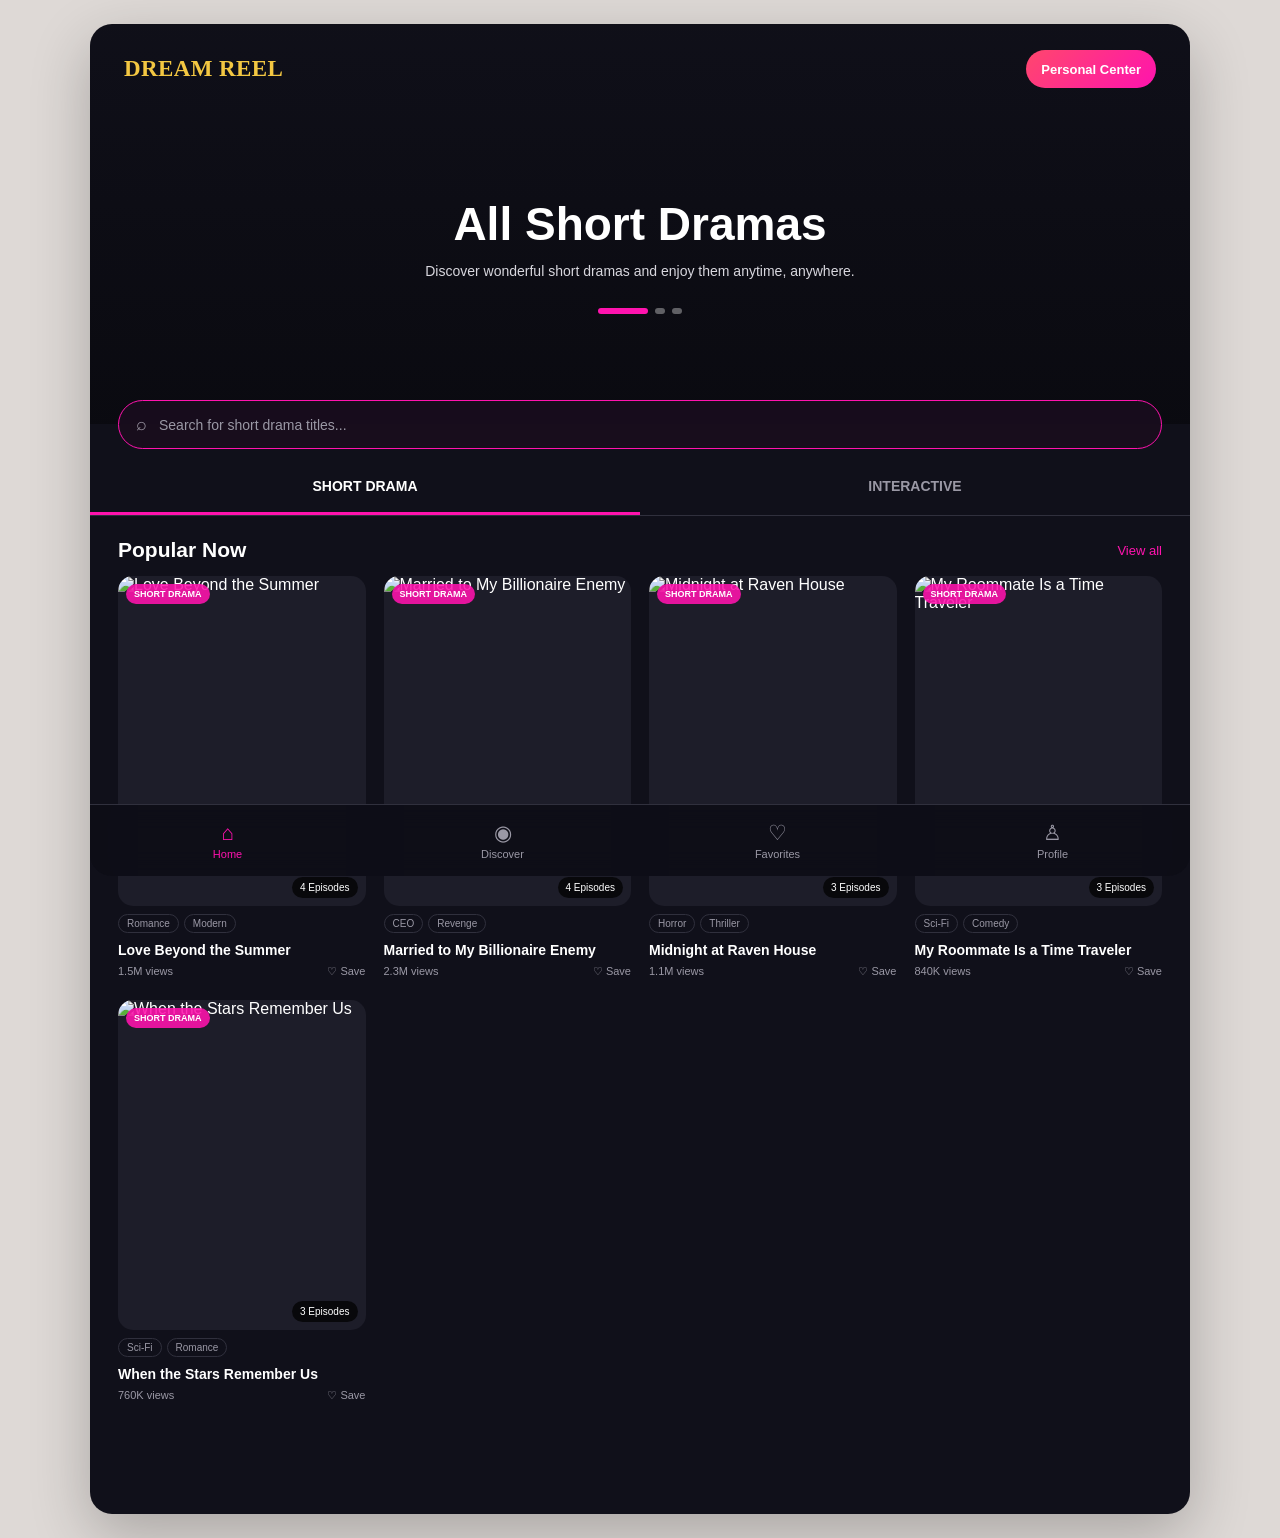
==== index.html @ e8340208 "Add files via upload Add index" ====
<!DOCTYPE html>
<html lang="en">
<head>
    <meta charset="UTF-8">
    <meta name="viewport" content="width=device-width, initial-scale=1.0">
    <title>Dream Reel</title>
    <link rel="stylesheet" href="css/style.css">
    <script src="js/data.js" defer></script>
    <script src="js/app.js" defer></script>
</head>

<body data-page="home">
<div class="app">

    <section class="hero" id="hero">
        <div class="top-bar">
            <a class="logo" href="Home.html">DREAM REEL</a>
            <a class="profile-button" href="profile.html">Personal Center</a>
        </div>

        <div class="hero-content">
            <h1 id="heroTitle">All Short Dramas</h1>
            <p id="heroText">
                Discover wonderful short dramas and enjoy them anytime, anywhere.
            </p>

            <div class="slider-dots" aria-label="Banner selector">
                <button class="slider-dot active" type="button" data-slide="0" aria-label="Banner 1"></button>
                <button class="slider-dot" type="button" data-slide="1" aria-label="Banner 2"></button>
                <button class="slider-dot" type="button" data-slide="2" aria-label="Banner 3"></button>
            </div>
        </div>
    </section>

    <main>
        <section class="search-wrapper" aria-label="Search dramas">
            <label class="search-box" for="homeSearch">
                <span class="search-icon">⌕</span>
                <input
                    id="homeSearch"
                    type="search"
                    placeholder="Search for short drama titles..."
                    autocomplete="off"
                >
            </label>
        </section>

        <section class="tabs" aria-label="Drama type">
            <button class="tab active" type="button" data-type="short-drama">
                SHORT DRAMA
            </button>
            <button class="tab" type="button" data-type="interactive">
                INTERACTIVE
            </button>
        </section>

        <section class="section-header">
            <h2 id="homeSectionTitle">Popular Now</h2>
            <a href="discover.html">View all</a>
        </section>

        <section class="drama-grid" id="homeGrid" aria-live="polite"></section>
    </main>

    <nav class="bottom-nav" aria-label="Main navigation">
        <a class="nav-item active" href="Home.html">
            <span class="nav-icon">⌂</span>
            <span>Home</span>
        </a>

        <a class="nav-item" href="discover.html">
            <span class="nav-icon">◉</span>
            <span>Discover</span>
        </a>

        <a class="nav-item" href="favorites.html">
            <span class="nav-icon">♡</span>
            <span>Favorites</span>
        </a>

        <a class="nav-item" href="profile.html">
            <span class="nav-icon">♙</span>
            <span>Profile</span>
        </a>
    </nav>

</div>
</body>
</html>
---- css/style.css ----
:root {
    --shell-width: 100%;
    --page-bg: #ded9d6;
    --app-bg: #10101a;
    --surface: #171722;
    --surface-2: #1d1d29;
    --surface-3: #242432;
    --text: #ffffff;
    --muted: #9a98a5;
    --border: #30303d;
    --accent: #ff13ae;
    --accent-2: #ff476d;
    --danger: #ff5c6c;
    --shadow: 0 20px 60px rgba(0, 0, 0, 0.24);
}

body.light-theme {
    --page-bg: #ece8e5;
    --app-bg: #f7f5f7;
    --surface: #ffffff;
    --surface-2: #f1edf3;
    --surface-3: #e9e4eb;
    --text: #18151b;
    --muted: #6f6974;
    --border: #d7d0da;
    --shadow: 0 20px 60px rgba(54, 43, 58, 0.16);
}

* {
    box-sizing: border-box;
}

html {
    min-height: 100%;
    background: var(--page-bg);
}

body {
    min-height: 100vh;
    margin: 0;
    background: var(--page-bg);
    color: var(--text);
    font-family: Arial, Helvetica, sans-serif;
}

button,
input,
select {
    font: inherit;
}

button,
a {
    -webkit-tap-highlight-color: transparent;
}

button {
    color: inherit;
}

a {
    color: inherit;
}

img {
    max-width: 100%;
}

.hidden {
    display: none !important;
}

.app {
    width: var(--shell-width);
    min-height: 100vh;
    margin: 0 auto;
    padding-bottom: 88px;
    overflow: hidden;
    background: var(--app-bg);
}

main {
    display: block;
}

/* ---------- Home hero ---------- */

.hero {
    position: relative;
    min-height: 350px;
    padding: 20px 18px;
    background:
        linear-gradient(to bottom, rgba(10, 10, 16, 0.12), rgba(10, 10, 16, 0.97)),
        url("https://images.unsplash.com/photo-1485846234645-a62644f84728?auto=format&fit=crop&w=1400&q=85")
        center / cover no-repeat;
    transition: background-image 0.35s ease;
}

.top-bar {
    display: flex;
    align-items: center;
    justify-content: space-between;
    gap: 16px;
}

.logo {
    color: #f3c742;
    font-family: Georgia, "Times New Roman", serif;
    font-size: 23px;
    font-weight: 800;
    text-decoration: none;
    letter-spacing: 0.4px;
}

.profile-button {
    display: inline-flex;
    align-items: center;
    justify-content: center;
    min-height: 38px;
    padding: 8px 15px;
    border-radius: 24px;
    background: linear-gradient(135deg, var(--accent-2), var(--accent));
    color: #ffffff;
    font-size: 13px;
    font-weight: 700;
    text-decoration: none;
    transition: transform 0.2s ease, box-shadow 0.2s ease;
}

.profile-button:hover {
    transform: translateY(-2px);
    box-shadow: 0 10px 25px rgba(255, 19, 174, 0.28);
}

.profile-button:active {
    transform: scale(0.97);
}

.hero-content {
    max-width: 520px;
    margin: 96px auto 0;
    text-align: center;
}

.hero-content h1 {
    margin: 0 0 12px;
    font-size: clamp(31px, 7vw, 46px);
    line-height: 1.05;
}

.hero-content p {
    max-width: 430px;
    margin: 0 auto;
    color: #d8d7de;
    font-size: 14px;
    line-height: 1.6;
}

.slider-dots {
    display: flex;
    justify-content: center;
    gap: 7px;
    margin-top: 25px;
}

.slider-dot {
    width: 10px;
    height: 6px;
    padding: 0;
    border: 0;
    border-radius: 999px;
    background: rgba(255, 255, 255, 0.35);
    cursor: pointer;
    transition: width 0.2s ease, background 0.2s ease;
}

.slider-dot.active {
    width: 50px;
    background: var(--accent);
}

/* ---------- Search and filters ---------- */

.search-wrapper {
    position: relative;
    z-index: 3;
    margin-top: -24px;
    padding: 0 16px 10px;
}

.search-box {
    display: flex;
    align-items: center;
    gap: 10px;
    min-height: 49px;
    padding: 0 17px;
    border: 1px solid var(--accent);
    border-radius: 28px;
    background: rgba(24, 13, 29, 0.96);
    color: #9d98a5;
}

body.light-theme .search-box {
    background: rgba(255, 255, 255, 0.96);
}

.search-box input {
    width: 100%;
    min-width: 0;
    border: 0;
    outline: 0;
    background: transparent;
    color: var(--text);
    font-size: 14px;
}

.search-box input::placeholder {
    color: var(--muted);
}

.search-icon {
    font-size: 18px;
}

.filter-panel {
    display: grid;
    gap: 14px;
    padding: 18px 16px 4px;
}

.filter-row {
    display: grid;
    grid-template-columns: 1fr 1fr;
    gap: 12px;
}

.filter-row label {
    display: grid;
    gap: 7px;
    color: var(--muted);
    font-size: 12px;
}

.filter-row select {
    min-height: 44px;
    padding: 0 12px;
    border: 1px solid var(--border);
    border-radius: 12px;
    outline: 0;
    background: var(--surface);
    color: var(--text);
}

/* ---------- Tabs ---------- */

.tabs {
    display: flex;
    border-bottom: 1px solid var(--border);
    background: var(--app-bg);
}

.tab {
    flex: 1;
    min-height: 56px;
    border: 0;
    border-bottom: 3px solid transparent;
    background: transparent;
    color: var(--muted);
    font-size: 14px;
    font-weight: 800;
    cursor: pointer;
}

.tab.active {
    border-bottom-color: var(--accent);
    color: var(--text);
}

/* ---------- Headings ---------- */

.section-header {
    display: flex;
    align-items: center;
    justify-content: space-between;
    gap: 12px;
    padding: 22px 16px 14px;
}

.section-header.compact {
    padding: 0 0 13px;
}

.section-header h2,
.section-header h3 {
    margin: 0;
}

.section-header h2 {
    font-size: 21px;
}

.section-header a {
    color: var(--accent);
    font-size: 13px;
    text-decoration: none;
}

.result-count,
.section-header span {
    color: var(--muted);
    font-size: 13px;
}

.eyebrow {
    margin: 0 0 4px;
    color: var(--accent);
    font-size: 10px;
    font-weight: 800;
    letter-spacing: 1.2px;
}

/* ---------- Drama cards ---------- */

.drama-grid {
    display: grid;
    grid-template-columns: repeat(2, minmax(0, 1fr));
    gap: 16px 13px;
    padding: 0 14px 24px;
}

.drama-card-link {
    display: block;
    min-width: 0;
    color: inherit;
    text-decoration: none;
    transition: transform 0.2s ease;
}

.drama-card-link:active {
    transform: scale(0.985);
}

.poster-wrapper {
    position: relative;
    overflow: hidden;
    aspect-ratio: 3 / 4;
    border-radius: 15px;
    background: var(--surface-2);
}

.poster-wrapper img {
    width: 100%;
    height: 100%;
    display: block;
    object-fit: cover;
    transition: transform 0.3s ease, filter 0.3s ease;
}

.drama-card-link:hover img {
    transform: scale(1.04);
    filter: brightness(1.05);
}

.episode-label {
    position: absolute;
    right: 8px;
    bottom: 8px;
    padding: 5px 8px;
    border-radius: 12px;
    background: rgba(0, 0, 0, 0.72);
    color: #ffffff;
    font-size: 10px;
}

.card-type-label {
    position: absolute;
    top: 8px;
    left: 8px;
    padding: 5px 8px;
    border-radius: 12px;
    background: rgba(255, 19, 174, 0.88);
    color: #ffffff;
    font-size: 9px;
    font-weight: 700;
    text-transform: uppercase;
}

.tags {
    display: flex;
    flex-wrap: wrap;
    gap: 5px;
    margin-top: 8px;
}

.tag {
    padding: 3px 8px;
    border: 1px solid var(--border);
    border-radius: 11px;
    color: var(--muted);
    font-size: 10px;
}

.drama-title {
    margin: 8px 0 0;
    overflow: hidden;
    font-size: 14px;
    line-height: 1.35;
    white-space: nowrap;
    text-overflow: ellipsis;
}

.card-meta {
    display: flex;
    justify-content: space-between;
    gap: 8px;
    margin-top: 5px;
    color: var(--muted);
    font-size: 11px;
}

.empty-card-message {
    grid-column: 1 / -1;
    padding: 42px 20px;
    border: 1px dashed var(--border);
    border-radius: 16px;
    color: var(--muted);
    text-align: center;
}

/* ---------- Shared page header ---------- */

.page-header {
    position: sticky;
    top: 0;
    z-index: 20;
    display: flex;
    align-items: center;
    gap: 14px;
    min-height: 72px;
    padding: 14px 16px;
    border-bottom: 1px solid var(--border);
    background: rgba(16, 16, 26, 0.96);
    backdrop-filter: blur(12px);
}

body.light-theme .page-header {
    background: rgba(247, 245, 247, 0.96);
}

.page-header h1 {
    margin: 0;
    font-size: 20px;
}

.header-title-wrap {
    min-width: 0;
    flex: 1;
}

.header-title-wrap h1 {
    overflow: hidden;
    white-space: nowrap;
    text-overflow: ellipsis;
}

.back-link,
.icon-button {
    display: inline-flex;
    align-items: center;
    justify-content: center;
    width: 38px;
    height: 38px;
    flex: 0 0 38px;
    border: 1px solid var(--border);
    border-radius: 50%;
    background: var(--surface);
    color: var(--text);
    font-size: 22px;
    text-decoration: none;
    cursor: pointer;
}

.text-button {
    margin-left: auto;
    padding: 8px 0;
    border: 0;
    background: transparent;
    color: var(--accent);
    font-weight: 700;
    cursor: pointer;
}

/* ---------- Player ---------- */

.player-layout {
    display: grid;
}

.video-panel {
    background: #050507;
}

.video-container {
    width: 100%;
    background: #000000;
}

.video-container video {
    width: 100%;
    height: min(72vh, 760px);
    display: block;
    background: #000000;
    object-fit: contain;
}

.player-controls {
    display: grid;
    grid-template-columns: 1fr 1fr;
    gap: 10px;
    padding: 12px;
}

.secondary-button,
.primary-button,
.primary-link-button {
    display: inline-flex;
    align-items: center;
    justify-content: center;
    min-height: 46px;
    border-radius: 24px;
    font-weight: 800;
    text-decoration: none;
    cursor: pointer;
}

.secondary-button {
    border: 1px solid #30303d;
    background: #15151e;
    color: #ffffff;
}

.secondary-button:disabled {
    opacity: 0.4;
    cursor: not-allowed;
}

.primary-button,
.primary-link-button {
    border: 0;
    background: linear-gradient(135deg, var(--accent-2), var(--accent));
    color: #ffffff;
}

.player-side-panel {
    min-width: 0;
}

.player-information {
    padding: 20px 16px;
}

.player-title-row {
    display: flex;
    align-items: flex-start;
    justify-content: space-between;
    gap: 12px;
}

.player-information h2 {
    margin: 0;
    font-size: 23px;
}

.episode-heading {
    margin: 12px 0 0;
    color: var(--text);
    font-weight: 700;
}

.description {
    margin: 12px 0 0;
    color: var(--muted);
    font-size: 14px;
    line-height: 1.65;
}

.round-action-button {
    display: inline-flex;
    align-items: center;
    justify-content: center;
    width: 44px;
    height: 44px;
    flex: 0 0 44px;
    border: 1px solid var(--border);
    border-radius: 50%;
    background: var(--surface);
    color: var(--text);
    font-size: 22px;
    cursor: pointer;
}

.round-action-button.active {
    border-color: var(--accent);
    background: rgba(255, 19, 174, 0.14);
    color: var(--accent);
}

.action-row {
    margin-top: 18px;
}

.action-row .primary-button {
    width: 100%;
}

.episode-section {
    padding: 0 16px 28px;
}

.episode-list {
    display: grid;
    grid-template-columns: repeat(5, minmax(0, 1fr));
    gap: 9px;
}

.episode-button {
    min-height: 42px;
    border: 1px solid var(--border);
    border-radius: 10px;
    background: var(--surface);
    color: var(--text);
    cursor: pointer;
}

.episode-button.active {
    border-color: var(--accent);
    background: var(--accent);
    color: #ffffff;
}

/* ---------- Favorites empty state ---------- */

.empty-state {
    margin: 28px 16px;
    padding: 48px 24px;
    border: 1px dashed var(--border);
    border-radius: 20px;
    background: var(--surface);
    text-align: center;
}

.empty-state h2 {
    margin: 12px 0 8px;
}

.empty-state p {
    margin: 0 0 20px;
    color: var(--muted);
    line-height: 1.5;
}

.empty-icon {
    color: var(--accent);
    font-size: 48px;
}

.primary-link-button {
    padding: 0 20px;
}

/* ---------- Profile ---------- */

.profile-main {
    display: grid;
    gap: 16px;
    padding: 18px 15px 28px;
}

.user-card {
    display: flex;
    align-items: center;
    gap: 16px;
    padding: 22px;
    border: 1px solid var(--border);
    border-radius: 19px;
    background:
        radial-gradient(circle at top right, rgba(255, 19, 174, 0.14), transparent 40%),
        var(--surface);
}

.avatar {
    display: flex;
    align-items: center;
    justify-content: center;
    width: 66px;
    height: 66px;
    flex: 0 0 66px;
    border-radius: 50%;
    background: linear-gradient(135deg, var(--accent-2), var(--accent));
    color: #ffffff;
    font-size: 27px;
    font-weight: 800;
}

.user-information {
    min-width: 0;
}

.user-information h2 {
    margin: 0 0 5px;
}

.user-information p {
    margin: 0 0 8px;
    overflow: hidden;
    color: var(--muted);
    font-size: 13px;
    white-space: nowrap;
    text-overflow: ellipsis;
}

.membership-badge {
    display: inline-flex;
    padding: 5px 9px;
    border-radius: 12px;
    background: rgba(255, 19, 174, 0.14);
    color: var(--accent);
    font-size: 11px;
    font-weight: 800;
}

.profile-stats {
    display: grid;
    grid-template-columns: repeat(3, 1fr);
    overflow: hidden;
    border: 1px solid var(--border);
    border-radius: 16px;
    background: var(--surface);
}

.profile-stats > * {
    display: grid;
    gap: 5px;
    padding: 17px 10px;
    border-right: 1px solid var(--border);
    text-align: center;
    text-decoration: none;
}

.profile-stats > *:last-child {
    border-right: 0;
}

.profile-stats strong {
    font-size: 18px;
}

.profile-stats span {
    color: var(--muted);
    font-size: 11px;
}

.panel {
    overflow: hidden;
    border: 1px solid var(--border);
    border-radius: 18px;
    background: var(--surface);
}

.panel-heading {
    padding: 18px 18px 0;
}

.panel-heading h2 {
    margin: 0;
    font-size: 18px;
}

.profile-form {
    display: grid;
    gap: 14px;
    padding: 18px;
}

.profile-form label {
    display: grid;
    gap: 7px;
}

.profile-form label span {
    color: var(--muted);
    font-size: 12px;
}

.profile-form input {
    min-height: 47px;
    padding: 0 14px;
    border: 1px solid var(--border);
    border-radius: 12px;
    outline: 0;
    background: var(--surface-2);
    color: var(--text);
}

.profile-form input:focus {
    border-color: var(--accent);
}

.settings-list {
    margin-top: 10px;
}

.settings-button {
    width: 100%;
    display: flex;
    align-items: center;
    justify-content: space-between;
    gap: 14px;
    padding: 17px 18px;
    border: 0;
    border-top: 1px solid var(--border);
    background: transparent;
    color: var(--text);
    text-align: left;
    cursor: pointer;
}

.settings-button:hover {
    background: var(--surface-2);
}

.settings-button span:first-child {
    display: grid;
    gap: 4px;
}

.settings-button small {
    color: var(--muted);
}

.settings-button.danger strong {
    color: var(--danger);
}

.history-list {
    display: grid;
    gap: 0;
    margin-top: 10px;
}

.history-item {
    display: grid;
    grid-template-columns: 62px 1fr auto;
    align-items: center;
    gap: 12px;
    padding: 13px 18px;
    border-top: 1px solid var(--border);
    color: inherit;
    text-decoration: none;
}

.history-item img {
    width: 62px;
    height: 78px;
    border-radius: 9px;
    object-fit: cover;
}

.history-item h3 {
    margin: 0 0 6px;
    font-size: 14px;
}

.history-item p {
    margin: 0;
    color: var(--muted);
    font-size: 12px;
}

.history-item time {
    color: var(--muted);
    font-size: 10px;
}

.history-empty {
    padding: 25px 18px;
    border-top: 1px solid var(--border);
    color: var(--muted);
    text-align: center;
}

/* ---------- Bottom navigation ---------- */

.bottom-nav {
    position: fixed;
    right: 0;
    bottom: 0;
    left: 50%;
    z-index: 50;
    width: var(--shell-width);
    min-height: 72px;
    transform: translateX(-50%);
    display: grid;
    grid-template-columns: repeat(4, 1fr);
    border-top: 1px solid var(--border);
    background: rgba(14, 14, 23, 0.97);
    backdrop-filter: blur(12px);
}

body.light-theme .bottom-nav {
    background: rgba(247, 245, 247, 0.97);
}

.nav-item {
    display: flex;
    flex-direction: column;
    align-items: center;
    justify-content: center;
    gap: 5px;
    color: var(--muted);
    font-size: 11px;
    text-decoration: none;
}

.nav-icon {
    font-size: 21px;
    line-height: 1;
}

.nav-item.active {
    color: var(--accent);
}

/* ---------- Responsive behavior ---------- */

@media (min-width: 700px) and (max-width: 999px) {
    :root {
        --shell-width: 480px;
    }

    body {
        padding: 24px 0;
    }

    .app {
        min-height: calc(100vh - 48px);
        border-radius: 20px;
        box-shadow: var(--shadow);
    }

    .bottom-nav {
        bottom: 24px;
        border-radius: 0 0 20px 20px;
    }
}

@media (min-width: 1000px) {
    :root {
        --shell-width: min(1100px, calc(100% - 48px));
    }

    body {
        padding: 24px 0;
    }

    .app {
        min-height: calc(100vh - 48px);
        border-radius: 22px;
        box-shadow: var(--shadow);
    }

    .hero {
        min-height: 400px;
        padding: 26px 34px;
    }

    .hero-content {
        margin-top: 112px;
    }

    .search-wrapper,
    .filter-panel {
        padding-right: 28px;
        padding-left: 28px;
    }

    .section-header {
        padding-right: 28px;
        padding-left: 28px;
    }

    .drama-grid {
        grid-template-columns: repeat(4, minmax(0, 1fr));
        gap: 22px 18px;
        padding-right: 28px;
        padding-left: 28px;
    }

    .player-layout {
        grid-template-columns: minmax(360px, 460px) minmax(0, 1fr);
        min-height: calc(100vh - 150px);
    }

    .video-panel {
        display: flex;
        flex-direction: column;
        justify-content: center;
    }

    .video-container video {
        height: min(72vh, 760px);
    }

    .player-side-panel {
        overflow-y: auto;
        max-height: calc(100vh - 150px);
        border-left: 1px solid var(--border);
    }

    .profile-main {
        grid-template-columns: minmax(280px, 0.8fr) minmax(420px, 1.2fr);
        align-items: start;
        padding: 24px 28px 34px;
    }

    .user-card,
    .profile-stats {
        grid-column: 1;
    }

    .profile-main .panel {
        grid-column: 2;
    }

    .profile-main .panel:last-child {
        grid-column: 1 / -1;
    }

    .bottom-nav {
        bottom: 24px;
        border-radius: 0 0 22px 22px;
    }
}

@media (max-width: 430px) {
    .hero {
        min-height: 335px;
    }

    .logo {
        font-size: 20px;
    }

    .profile-button {
        padding: 8px 12px;
        font-size: 12px;
    }

    .filter-row {
        grid-template-columns: 1fr;
    }

    .video-container video {
        height: 62vh;
    }
}
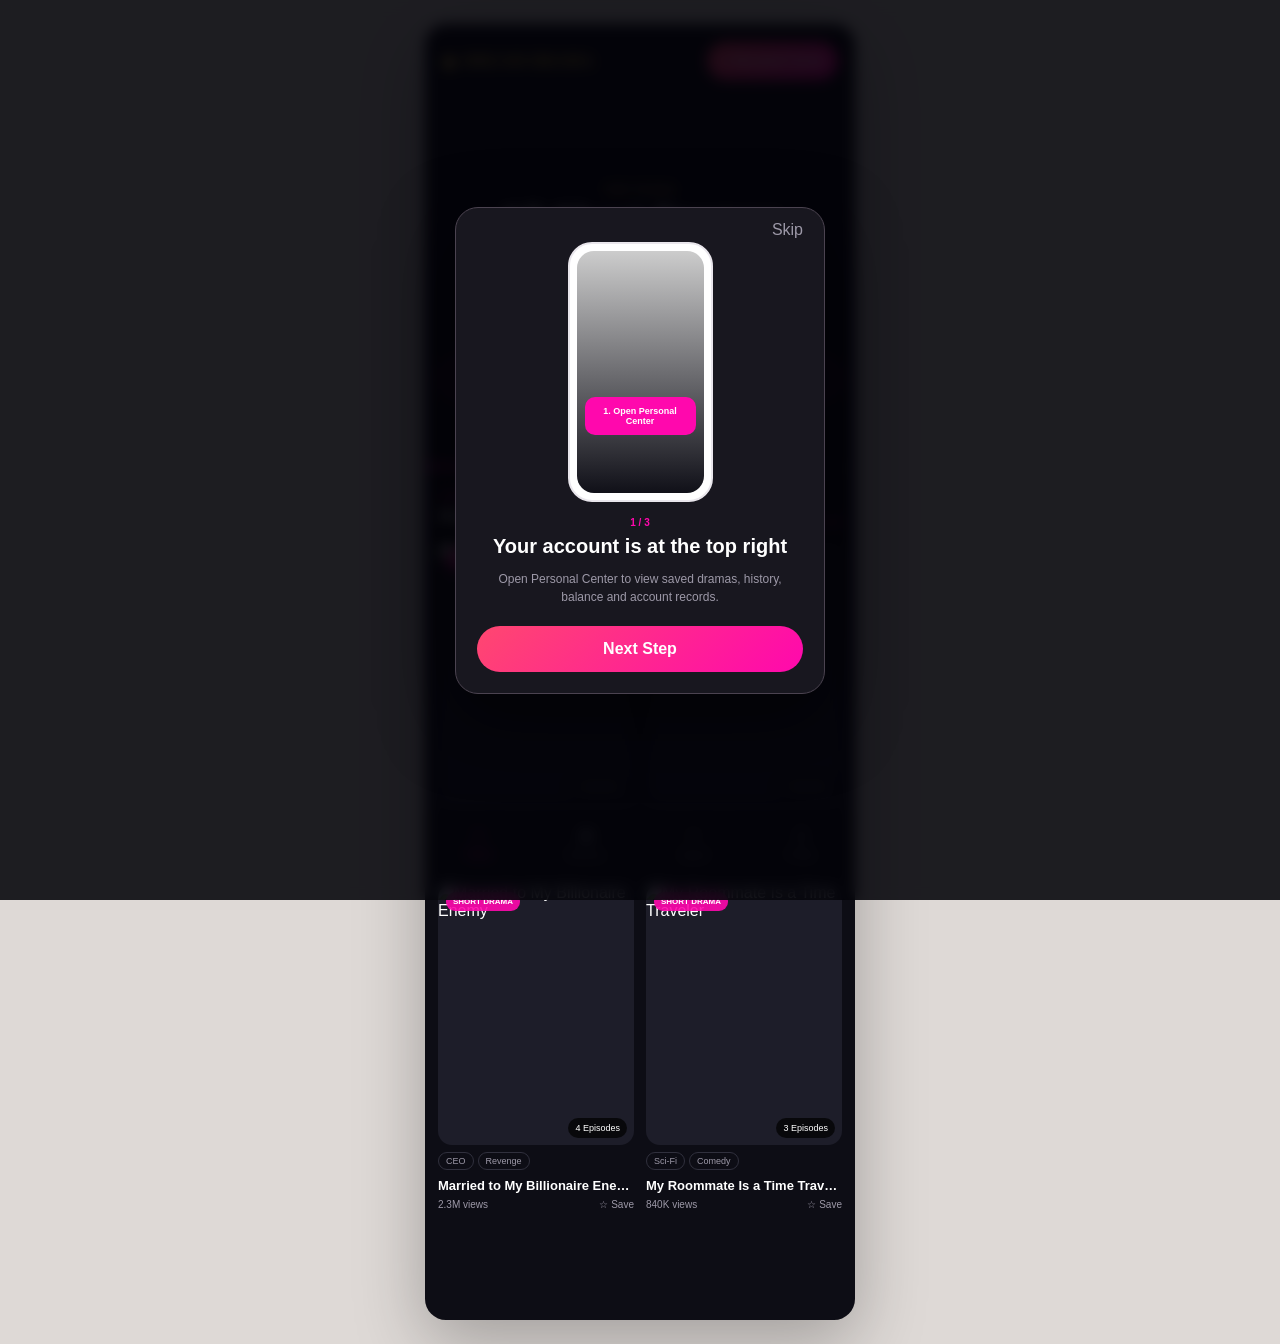
==== commit 51a5e314: "Add files via upload" ====
--- a/index.html
+++ b/index.html
@@ -2,88 +2,82 @@
 <html lang="en">
 <head>
     <meta charset="UTF-8">
-    <meta name="viewport" content="width=device-width, initial-scale=1.0">
-    <title>Dream Reel</title>
+    <meta name="viewport" content="width=device-width, initial-scale=1.0, viewport-fit=cover">
+    <title>Dream Drama</title>
     <link rel="stylesheet" href="css/style.css">
     <script src="js/data.js" defer></script>
     <script src="js/app.js" defer></script>
 </head>
-
 <body data-page="home">
-<div class="app">
-
-    <section class="hero" id="hero">
+<div class="app-shell">
+    <header class="home-hero" id="homeHero">
+        <div class="status-spacer"></div>
         <div class="top-bar">
-            <a class="logo" href="Home.html">DREAM REEL</a>
-            <a class="profile-button" href="profile.html">Personal Center</a>
+            <a class="brand" href="Home.html" aria-label="Dream Drama home">
+                <span class="brand-mark">◉</span>
+                <span>DREAM DRAMA</span>
+            </a>
+            <a class="pill-button profile-entry" href="profile.html" id="profileEntry">
+                <span>●</span> Personal Center
+            </a>
         </div>
 
-        <div class="hero-content">
+        <div class="hero-copy">
+            <p class="hero-kicker">TOP PICKS</p>
             <h1 id="heroTitle">All Short Dramas</h1>
-            <p id="heroText">
-                Discover wonderful short dramas and enjoy them anytime, anywhere.
-            </p>
+            <p id="heroText">Selected high-quality short dramas, enjoy exciting stories anytime, anywhere.</p>
+        </div>
 
-            <div class="slider-dots" aria-label="Banner selector">
-                <button class="slider-dot active" type="button" data-slide="0" aria-label="Banner 1"></button>
-                <button class="slider-dot" type="button" data-slide="1" aria-label="Banner 2"></button>
-                <button class="slider-dot" type="button" data-slide="2" aria-label="Banner 3"></button>
-            </div>
-        </div>
-    </section>
+        <div class="hero-dots" id="heroDots" aria-label="Banner selector"></div>
+    </header>
 
     <main>
-        <section class="search-wrapper" aria-label="Search dramas">
-            <label class="search-box" for="homeSearch">
-                <span class="search-icon">⌕</span>
-                <input
-                    id="homeSearch"
-                    type="search"
-                    placeholder="Search for short drama titles..."
-                    autocomplete="off"
-                >
+        <section class="floating-search">
+            <label class="search-field" for="homeSearch">
+                <span>⌕</span>
+                <input id="homeSearch" type="search" placeholder="Search for short drama titles ..." autocomplete="off">
             </label>
         </section>
 
-        <section class="tabs" aria-label="Drama type">
-            <button class="tab active" type="button" data-type="short-drama">
-                SHORT DRAMA
-            </button>
-            <button class="tab" type="button" data-type="interactive">
-                INTERACTIVE
-            </button>
+        <section class="category-tabs" aria-label="Content type">
+            <button class="category-tab active" type="button" data-content-type="short-drama">SHORT DRAMA</button>
+            <button class="category-tab" type="button" data-content-type="interactive">INTERACTIVE</button>
         </section>
 
-        <section class="section-header">
-            <h2 id="homeSectionTitle">Popular Now</h2>
+        <section class="section-heading">
+            <div>
+                <p class="section-kicker">TRENDING</p>
+                <h2 id="homeListTitle">Popular Now</h2>
+            </div>
             <a href="discover.html">View all</a>
         </section>
 
-        <section class="drama-grid" id="homeGrid" aria-live="polite"></section>
+        <section class="poster-grid" id="homeGrid" aria-live="polite"></section>
     </main>
 
     <nav class="bottom-nav" aria-label="Main navigation">
-        <a class="nav-item active" href="Home.html">
-            <span class="nav-icon">⌂</span>
-            <span>Home</span>
-        </a>
+        <a class="nav-link active" href="Home.html"><span>⌂</span><small>Home</small></a>
+        <a class="nav-link" href="discover.html"><span>◉</span><small>Discover</small></a>
+        <a class="nav-link" href="favorites.html"><span>☆</span><small>Saved</small></a>
+        <a class="nav-link" href="profile.html"><span>♙</span><small>Profile</small></a>
+    </nav>
+</div>
 
-        <a class="nav-item" href="discover.html">
-            <span class="nav-icon">◉</span>
-            <span>Discover</span>
-        </a>
+<div class="onboarding hidden" id="onboarding" aria-hidden="true">
+    <div class="onboarding-card">
+        <button class="onboarding-skip" id="onboardingSkip" type="button">Skip</button>
+        <div class="phone-preview">
+            <div class="phone-preview-screen">
+                <div class="preview-label" id="onboardingPreviewLabel">1. Open Personal Center</div>
+            </div>
+        </div>
+        <p class="step-count" id="onboardingStepCount">1 / 3</p>
+        <h2 id="onboardingTitle">Your account is at the top right</h2>
+        <p id="onboardingText">Open Personal Center to view saved dramas, history, balance and account records.</p>
+        <button class="primary-button" id="onboardingNext" type="button">Next Step</button>
+    </div>
+</div>
 
-        <a class="nav-item" href="favorites.html">
-            <span class="nav-icon">♡</span>
-            <span>Favorites</span>
-        </a>
-
-        <a class="nav-item" href="profile.html">
-            <span class="nav-icon">♙</span>
-            <span>Profile</span>
-        </a>
-    </nav>
-
-</div>
+<div class="toast" id="globalToast" role="status" aria-live="polite"></div>
 </body>
-</html>
+</html>
--- a/css/style.css
+++ b/css/style.css
@@ -1,40 +1,22 @@
 :root {
-    --shell-width: 100%;
+    --phone-width: 430px;
     --page-bg: #ded9d6;
-    --app-bg: #10101a;
-    --surface: #171722;
+    --bg: #0d0d15;
+    --surface: #161620;
     --surface-2: #1d1d29;
-    --surface-3: #242432;
+    --surface-3: #252533;
     --text: #ffffff;
-    --muted: #9a98a5;
-    --border: #30303d;
-    --accent: #ff13ae;
-    --accent-2: #ff476d;
-    --danger: #ff5c6c;
-    --shadow: 0 20px 60px rgba(0, 0, 0, 0.24);
-}
-
-body.light-theme {
-    --page-bg: #ece8e5;
-    --app-bg: #f7f5f7;
-    --surface: #ffffff;
-    --surface-2: #f1edf3;
-    --surface-3: #e9e4eb;
-    --text: #18151b;
-    --muted: #6f6974;
-    --border: #d7d0da;
-    --shadow: 0 20px 60px rgba(54, 43, 58, 0.16);
-}
-
-* {
-    box-sizing: border-box;
-}
-
-html {
-    min-height: 100%;
-    background: var(--page-bg);
-}
-
+    --muted: #9d99a8;
+    --line: #30303d;
+    --pink: #ff08ad;
+    --pink-2: #ff4770;
+    --gold: #f1c644;
+    --danger: #ff5b68;
+    --shadow: 0 22px 70px rgba(0,0,0,.28);
+}
+
+* { box-sizing: border-box; }
+html { min-height: 100%; background: var(--page-bg); }
 body {
     min-height: 100vh;
     margin: 0;
@@ -42,1025 +24,231 @@
     color: var(--text);
     font-family: Arial, Helvetica, sans-serif;
 }
-
-button,
-input,
-select {
-    font: inherit;
-}
-
-button,
-a {
-    -webkit-tap-highlight-color: transparent;
-}
-
-button {
-    color: inherit;
-}
-
-a {
-    color: inherit;
-}
-
-img {
-    max-width: 100%;
-}
-
-.hidden {
-    display: none !important;
-}
-
-.app {
-    width: var(--shell-width);
+button, input, select, textarea { font: inherit; }
+button, a { -webkit-tap-highlight-color: transparent; }
+a { color: inherit; }
+button { color: inherit; }
+img { display: block; max-width: 100%; }
+.hidden { display: none !important; }
+
+.app-shell {
+    width: 100%;
     min-height: 100vh;
     margin: 0 auto;
-    padding-bottom: 88px;
+    padding-bottom: 82px;
     overflow: hidden;
-    background: var(--app-bg);
-}
-
-main {
-    display: block;
-}
-
-/* ---------- Home hero ---------- */
-
-.hero {
-    position: relative;
-    min-height: 350px;
-    padding: 20px 18px;
+    background: var(--bg);
+}
+
+.status-spacer { height: env(safe-area-inset-top); }
+
+/* Home */
+.home-hero {
+    min-height: 355px;
+    padding: 18px 17px 42px;
     background:
-        linear-gradient(to bottom, rgba(10, 10, 16, 0.12), rgba(10, 10, 16, 0.97)),
-        url("https://images.unsplash.com/photo-1485846234645-a62644f84728?auto=format&fit=crop&w=1400&q=85")
-        center / cover no-repeat;
-    transition: background-image 0.35s ease;
-}
-
-.top-bar {
-    display: flex;
-    align-items: center;
-    justify-content: space-between;
-    gap: 16px;
-}
-
-.logo {
-    color: #f3c742;
-    font-family: Georgia, "Times New Roman", serif;
-    font-size: 23px;
-    font-weight: 800;
-    text-decoration: none;
-    letter-spacing: 0.4px;
-}
-
-.profile-button {
-    display: inline-flex;
-    align-items: center;
-    justify-content: center;
-    min-height: 38px;
-    padding: 8px 15px;
-    border-radius: 24px;
-    background: linear-gradient(135deg, var(--accent-2), var(--accent));
-    color: #ffffff;
-    font-size: 13px;
-    font-weight: 700;
-    text-decoration: none;
-    transition: transform 0.2s ease, box-shadow 0.2s ease;
-}
-
-.profile-button:hover {
-    transform: translateY(-2px);
-    box-shadow: 0 10px 25px rgba(255, 19, 174, 0.28);
-}
-
-.profile-button:active {
-    transform: scale(0.97);
-}
-
-.hero-content {
-    max-width: 520px;
-    margin: 96px auto 0;
-    text-align: center;
-}
-
-.hero-content h1 {
-    margin: 0 0 12px;
-    font-size: clamp(31px, 7vw, 46px);
-    line-height: 1.05;
-}
-
-.hero-content p {
-    max-width: 430px;
-    margin: 0 auto;
-    color: #d8d7de;
-    font-size: 14px;
-    line-height: 1.6;
-}
-
-.slider-dots {
-    display: flex;
-    justify-content: center;
-    gap: 7px;
-    margin-top: 25px;
-}
-
-.slider-dot {
-    width: 10px;
-    height: 6px;
-    padding: 0;
-    border: 0;
-    border-radius: 999px;
-    background: rgba(255, 255, 255, 0.35);
-    cursor: pointer;
-    transition: width 0.2s ease, background 0.2s ease;
-}
-
-.slider-dot.active {
-    width: 50px;
-    background: var(--accent);
-}
-
-/* ---------- Search and filters ---------- */
-
-.search-wrapper {
-    position: relative;
-    z-index: 3;
-    margin-top: -24px;
-    padding: 0 16px 10px;
-}
-
-.search-box {
-    display: flex;
-    align-items: center;
-    gap: 10px;
-    min-height: 49px;
-    padding: 0 17px;
-    border: 1px solid var(--accent);
-    border-radius: 28px;
-    background: rgba(24, 13, 29, 0.96);
-    color: #9d98a5;
-}
-
-body.light-theme .search-box {
-    background: rgba(255, 255, 255, 0.96);
-}
-
-.search-box input {
-    width: 100%;
-    min-width: 0;
-    border: 0;
-    outline: 0;
-    background: transparent;
-    color: var(--text);
-    font-size: 14px;
-}
-
-.search-box input::placeholder {
-    color: var(--muted);
-}
-
-.search-icon {
-    font-size: 18px;
-}
-
-.filter-panel {
-    display: grid;
-    gap: 14px;
-    padding: 18px 16px 4px;
-}
-
-.filter-row {
-    display: grid;
-    grid-template-columns: 1fr 1fr;
-    gap: 12px;
-}
-
-.filter-row label {
-    display: grid;
-    gap: 7px;
-    color: var(--muted);
-    font-size: 12px;
-}
-
-.filter-row select {
-    min-height: 44px;
-    padding: 0 12px;
-    border: 1px solid var(--border);
-    border-radius: 12px;
-    outline: 0;
-    background: var(--surface);
-    color: var(--text);
-}
-
-/* ---------- Tabs ---------- */
-
-.tabs {
-    display: flex;
-    border-bottom: 1px solid var(--border);
-    background: var(--app-bg);
-}
-
-.tab {
-    flex: 1;
-    min-height: 56px;
-    border: 0;
-    border-bottom: 3px solid transparent;
-    background: transparent;
-    color: var(--muted);
-    font-size: 14px;
-    font-weight: 800;
-    cursor: pointer;
-}
-
-.tab.active {
-    border-bottom-color: var(--accent);
-    color: var(--text);
-}
-
-/* ---------- Headings ---------- */
-
-.section-header {
-    display: flex;
-    align-items: center;
-    justify-content: space-between;
-    gap: 12px;
-    padding: 22px 16px 14px;
-}
-
-.section-header.compact {
-    padding: 0 0 13px;
-}
-
-.section-header h2,
-.section-header h3 {
-    margin: 0;
-}
-
-.section-header h2 {
-    font-size: 21px;
-}
-
-.section-header a {
-    color: var(--accent);
-    font-size: 13px;
-    text-decoration: none;
-}
-
-.result-count,
-.section-header span {
-    color: var(--muted);
-    font-size: 13px;
-}
-
-.eyebrow {
-    margin: 0 0 4px;
-    color: var(--accent);
-    font-size: 10px;
-    font-weight: 800;
-    letter-spacing: 1.2px;
-}
-
-/* ---------- Drama cards ---------- */
-
-.drama-grid {
-    display: grid;
-    grid-template-columns: repeat(2, minmax(0, 1fr));
-    gap: 16px 13px;
-    padding: 0 14px 24px;
-}
-
-.drama-card-link {
-    display: block;
-    min-width: 0;
-    color: inherit;
-    text-decoration: none;
-    transition: transform 0.2s ease;
-}
-
-.drama-card-link:active {
-    transform: scale(0.985);
-}
-
-.poster-wrapper {
-    position: relative;
-    overflow: hidden;
-    aspect-ratio: 3 / 4;
-    border-radius: 15px;
-    background: var(--surface-2);
-}
-
-.poster-wrapper img {
-    width: 100%;
-    height: 100%;
-    display: block;
-    object-fit: cover;
-    transition: transform 0.3s ease, filter 0.3s ease;
-}
-
-.drama-card-link:hover img {
-    transform: scale(1.04);
-    filter: brightness(1.05);
-}
-
-.episode-label {
-    position: absolute;
-    right: 8px;
-    bottom: 8px;
-    padding: 5px 8px;
-    border-radius: 12px;
-    background: rgba(0, 0, 0, 0.72);
-    color: #ffffff;
-    font-size: 10px;
-}
-
-.card-type-label {
-    position: absolute;
-    top: 8px;
-    left: 8px;
-    padding: 5px 8px;
-    border-radius: 12px;
-    background: rgba(255, 19, 174, 0.88);
-    color: #ffffff;
-    font-size: 9px;
-    font-weight: 700;
-    text-transform: uppercase;
-}
-
-.tags {
-    display: flex;
-    flex-wrap: wrap;
-    gap: 5px;
-    margin-top: 8px;
-}
-
-.tag {
-    padding: 3px 8px;
-    border: 1px solid var(--border);
-    border-radius: 11px;
-    color: var(--muted);
-    font-size: 10px;
-}
-
-.drama-title {
-    margin: 8px 0 0;
-    overflow: hidden;
-    font-size: 14px;
-    line-height: 1.35;
-    white-space: nowrap;
-    text-overflow: ellipsis;
-}
-
-.card-meta {
-    display: flex;
-    justify-content: space-between;
-    gap: 8px;
-    margin-top: 5px;
-    color: var(--muted);
-    font-size: 11px;
-}
-
-.empty-card-message {
-    grid-column: 1 / -1;
-    padding: 42px 20px;
-    border: 1px dashed var(--border);
-    border-radius: 16px;
-    color: var(--muted);
-    text-align: center;
-}
-
-/* ---------- Shared page header ---------- */
-
-.page-header {
-    position: sticky;
-    top: 0;
-    z-index: 20;
-    display: flex;
-    align-items: center;
-    gap: 14px;
-    min-height: 72px;
-    padding: 14px 16px;
-    border-bottom: 1px solid var(--border);
-    background: rgba(16, 16, 26, 0.96);
-    backdrop-filter: blur(12px);
-}
-
-body.light-theme .page-header {
-    background: rgba(247, 245, 247, 0.96);
-}
-
-.page-header h1 {
-    margin: 0;
-    font-size: 20px;
-}
-
-.header-title-wrap {
-    min-width: 0;
-    flex: 1;
-}
-
-.header-title-wrap h1 {
-    overflow: hidden;
-    white-space: nowrap;
-    text-overflow: ellipsis;
-}
-
-.back-link,
-.icon-button {
-    display: inline-flex;
-    align-items: center;
-    justify-content: center;
-    width: 38px;
-    height: 38px;
-    flex: 0 0 38px;
-    border: 1px solid var(--border);
-    border-radius: 50%;
-    background: var(--surface);
-    color: var(--text);
-    font-size: 22px;
-    text-decoration: none;
-    cursor: pointer;
-}
-
-.text-button {
-    margin-left: auto;
-    padding: 8px 0;
-    border: 0;
-    background: transparent;
-    color: var(--accent);
-    font-weight: 700;
-    cursor: pointer;
-}
-
-/* ---------- Player ---------- */
-
-.player-layout {
-    display: grid;
-}
-
-.video-panel {
-    background: #050507;
-}
-
-.video-container {
-    width: 100%;
-    background: #000000;
-}
-
-.video-container video {
-    width: 100%;
-    height: min(72vh, 760px);
-    display: block;
-    background: #000000;
-    object-fit: contain;
-}
-
-.player-controls {
-    display: grid;
-    grid-template-columns: 1fr 1fr;
-    gap: 10px;
-    padding: 12px;
-}
-
-.secondary-button,
-.primary-button,
-.primary-link-button {
-    display: inline-flex;
-    align-items: center;
-    justify-content: center;
-    min-height: 46px;
-    border-radius: 24px;
-    font-weight: 800;
-    text-decoration: none;
-    cursor: pointer;
-}
-
-.secondary-button {
-    border: 1px solid #30303d;
-    background: #15151e;
-    color: #ffffff;
-}
-
-.secondary-button:disabled {
-    opacity: 0.4;
-    cursor: not-allowed;
-}
-
-.primary-button,
-.primary-link-button {
-    border: 0;
-    background: linear-gradient(135deg, var(--accent-2), var(--accent));
-    color: #ffffff;
-}
-
-.player-side-panel {
-    min-width: 0;
-}
-
-.player-information {
-    padding: 20px 16px;
-}
-
-.player-title-row {
-    display: flex;
-    align-items: flex-start;
-    justify-content: space-between;
-    gap: 12px;
-}
-
-.player-information h2 {
-    margin: 0;
-    font-size: 23px;
-}
-
-.episode-heading {
-    margin: 12px 0 0;
-    color: var(--text);
-    font-weight: 700;
-}
-
-.description {
-    margin: 12px 0 0;
-    color: var(--muted);
-    font-size: 14px;
-    line-height: 1.65;
-}
-
-.round-action-button {
-    display: inline-flex;
-    align-items: center;
-    justify-content: center;
-    width: 44px;
-    height: 44px;
-    flex: 0 0 44px;
-    border: 1px solid var(--border);
-    border-radius: 50%;
-    background: var(--surface);
-    color: var(--text);
-    font-size: 22px;
-    cursor: pointer;
-}
-
-.round-action-button.active {
-    border-color: var(--accent);
-    background: rgba(255, 19, 174, 0.14);
-    color: var(--accent);
-}
-
-.action-row {
-    margin-top: 18px;
-}
-
-.action-row .primary-button {
-    width: 100%;
-}
-
-.episode-section {
-    padding: 0 16px 28px;
-}
-
-.episode-list {
-    display: grid;
-    grid-template-columns: repeat(5, minmax(0, 1fr));
-    gap: 9px;
-}
-
-.episode-button {
-    min-height: 42px;
-    border: 1px solid var(--border);
-    border-radius: 10px;
-    background: var(--surface);
-    color: var(--text);
-    cursor: pointer;
-}
-
-.episode-button.active {
-    border-color: var(--accent);
-    background: var(--accent);
-    color: #ffffff;
-}
-
-/* ---------- Favorites empty state ---------- */
-
-.empty-state {
-    margin: 28px 16px;
-    padding: 48px 24px;
-    border: 1px dashed var(--border);
-    border-radius: 20px;
-    background: var(--surface);
-    text-align: center;
-}
-
-.empty-state h2 {
-    margin: 12px 0 8px;
-}
-
-.empty-state p {
-    margin: 0 0 20px;
-    color: var(--muted);
-    line-height: 1.5;
-}
-
-.empty-icon {
-    color: var(--accent);
-    font-size: 48px;
-}
-
-.primary-link-button {
-    padding: 0 20px;
-}
-
-/* ---------- Profile ---------- */
-
-.profile-main {
-    display: grid;
-    gap: 16px;
-    padding: 18px 15px 28px;
-}
-
-.user-card {
-    display: flex;
-    align-items: center;
-    gap: 16px;
-    padding: 22px;
-    border: 1px solid var(--border);
-    border-radius: 19px;
-    background:
-        radial-gradient(circle at top right, rgba(255, 19, 174, 0.14), transparent 40%),
-        var(--surface);
-}
-
-.avatar {
-    display: flex;
-    align-items: center;
-    justify-content: center;
-    width: 66px;
-    height: 66px;
-    flex: 0 0 66px;
-    border-radius: 50%;
-    background: linear-gradient(135deg, var(--accent-2), var(--accent));
-    color: #ffffff;
-    font-size: 27px;
-    font-weight: 800;
-}
-
-.user-information {
-    min-width: 0;
-}
-
-.user-information h2 {
-    margin: 0 0 5px;
-}
-
-.user-information p {
-    margin: 0 0 8px;
-    overflow: hidden;
-    color: var(--muted);
-    font-size: 13px;
-    white-space: nowrap;
-    text-overflow: ellipsis;
-}
-
-.membership-badge {
-    display: inline-flex;
-    padding: 5px 9px;
-    border-radius: 12px;
-    background: rgba(255, 19, 174, 0.14);
-    color: var(--accent);
-    font-size: 11px;
-    font-weight: 800;
-}
-
-.profile-stats {
-    display: grid;
-    grid-template-columns: repeat(3, 1fr);
-    overflow: hidden;
-    border: 1px solid var(--border);
-    border-radius: 16px;
-    background: var(--surface);
-}
-
-.profile-stats > * {
-    display: grid;
-    gap: 5px;
-    padding: 17px 10px;
-    border-right: 1px solid var(--border);
-    text-align: center;
-    text-decoration: none;
-}
-
-.profile-stats > *:last-child {
-    border-right: 0;
-}
-
-.profile-stats strong {
-    font-size: 18px;
-}
-
-.profile-stats span {
-    color: var(--muted);
-    font-size: 11px;
-}
-
-.panel {
-    overflow: hidden;
-    border: 1px solid var(--border);
-    border-radius: 18px;
-    background: var(--surface);
-}
-
-.panel-heading {
-    padding: 18px 18px 0;
-}
-
-.panel-heading h2 {
-    margin: 0;
-    font-size: 18px;
-}
-
-.profile-form {
-    display: grid;
-    gap: 14px;
-    padding: 18px;
-}
-
-.profile-form label {
-    display: grid;
-    gap: 7px;
-}
-
-.profile-form label span {
-    color: var(--muted);
-    font-size: 12px;
-}
-
-.profile-form input {
-    min-height: 47px;
-    padding: 0 14px;
-    border: 1px solid var(--border);
-    border-radius: 12px;
-    outline: 0;
-    background: var(--surface-2);
-    color: var(--text);
-}
-
-.profile-form input:focus {
-    border-color: var(--accent);
-}
-
-.settings-list {
-    margin-top: 10px;
-}
-
-.settings-button {
-    width: 100%;
-    display: flex;
-    align-items: center;
-    justify-content: space-between;
-    gap: 14px;
-    padding: 17px 18px;
-    border: 0;
-    border-top: 1px solid var(--border);
-    background: transparent;
-    color: var(--text);
-    text-align: left;
-    cursor: pointer;
-}
-
-.settings-button:hover {
-    background: var(--surface-2);
-}
-
-.settings-button span:first-child {
-    display: grid;
-    gap: 4px;
-}
-
-.settings-button small {
-    color: var(--muted);
-}
-
-.settings-button.danger strong {
-    color: var(--danger);
-}
-
-.history-list {
-    display: grid;
-    gap: 0;
-    margin-top: 10px;
-}
-
-.history-item {
-    display: grid;
-    grid-template-columns: 62px 1fr auto;
-    align-items: center;
-    gap: 12px;
-    padding: 13px 18px;
-    border-top: 1px solid var(--border);
-    color: inherit;
-    text-decoration: none;
-}
-
-.history-item img {
-    width: 62px;
-    height: 78px;
-    border-radius: 9px;
-    object-fit: cover;
-}
-
-.history-item h3 {
-    margin: 0 0 6px;
-    font-size: 14px;
-}
-
-.history-item p {
-    margin: 0;
-    color: var(--muted);
-    font-size: 12px;
-}
-
-.history-item time {
-    color: var(--muted);
-    font-size: 10px;
-}
-
-.history-empty {
-    padding: 25px 18px;
-    border-top: 1px solid var(--border);
-    color: var(--muted);
-    text-align: center;
-}
-
-/* ---------- Bottom navigation ---------- */
-
-.bottom-nav {
-    position: fixed;
-    right: 0;
-    bottom: 0;
-    left: 50%;
-    z-index: 50;
-    width: var(--shell-width);
-    min-height: 72px;
-    transform: translateX(-50%);
-    display: grid;
-    grid-template-columns: repeat(4, 1fr);
-    border-top: 1px solid var(--border);
-    background: rgba(14, 14, 23, 0.97);
-    backdrop-filter: blur(12px);
-}
-
-body.light-theme .bottom-nav {
-    background: rgba(247, 245, 247, 0.97);
-}
-
-.nav-item {
-    display: flex;
-    flex-direction: column;
-    align-items: center;
-    justify-content: center;
-    gap: 5px;
-    color: var(--muted);
-    font-size: 11px;
-    text-decoration: none;
-}
-
-.nav-icon {
-    font-size: 21px;
-    line-height: 1;
-}
-
-.nav-item.active {
-    color: var(--accent);
-}
-
-/* ---------- Responsive behavior ---------- */
-
-@media (min-width: 700px) and (max-width: 999px) {
-    :root {
-        --shell-width: 480px;
-    }
-
-    body {
-        padding: 24px 0;
-    }
-
-    .app {
-        min-height: calc(100vh - 48px);
-        border-radius: 20px;
-        box-shadow: var(--shadow);
-    }
-
-    .bottom-nav {
-        bottom: 24px;
-        border-radius: 0 0 20px 20px;
-    }
-}
-
-@media (min-width: 1000px) {
-    :root {
-        --shell-width: min(1100px, calc(100% - 48px));
-    }
-
-    body {
-        padding: 24px 0;
-    }
-
-    .app {
-        min-height: calc(100vh - 48px);
-        border-radius: 22px;
-        box-shadow: var(--shadow);
-    }
-
-    .hero {
-        min-height: 400px;
-        padding: 26px 34px;
-    }
-
-    .hero-content {
-        margin-top: 112px;
-    }
-
-    .search-wrapper,
-    .filter-panel {
-        padding-right: 28px;
-        padding-left: 28px;
-    }
-
-    .section-header {
-        padding-right: 28px;
-        padding-left: 28px;
-    }
-
-    .drama-grid {
-        grid-template-columns: repeat(4, minmax(0, 1fr));
-        gap: 22px 18px;
-        padding-right: 28px;
-        padding-left: 28px;
-    }
-
-    .player-layout {
-        grid-template-columns: minmax(360px, 460px) minmax(0, 1fr);
-        min-height: calc(100vh - 150px);
-    }
-
-    .video-panel {
-        display: flex;
-        flex-direction: column;
-        justify-content: center;
-    }
-
-    .video-container video {
-        height: min(72vh, 760px);
-    }
-
-    .player-side-panel {
-        overflow-y: auto;
-        max-height: calc(100vh - 150px);
-        border-left: 1px solid var(--border);
-    }
-
-    .profile-main {
-        grid-template-columns: minmax(280px, 0.8fr) minmax(420px, 1.2fr);
-        align-items: start;
-        padding: 24px 28px 34px;
-    }
-
-    .user-card,
-    .profile-stats {
-        grid-column: 1;
-    }
-
-    .profile-main .panel {
-        grid-column: 2;
-    }
-
-    .profile-main .panel:last-child {
-        grid-column: 1 / -1;
-    }
-
-    .bottom-nav {
-        bottom: 24px;
-        border-radius: 0 0 22px 22px;
-    }
-}
-
-@media (max-width: 430px) {
-    .hero {
-        min-height: 335px;
-    }
-
-    .logo {
-        font-size: 20px;
-    }
-
-    .profile-button {
-        padding: 8px 12px;
-        font-size: 12px;
-    }
-
-    .filter-row {
-        grid-template-columns: 1fr;
-    }
-
-    .video-container video {
-        height: 62vh;
-    }
-}
+        linear-gradient(to bottom, rgba(4,4,10,.2), rgba(13,13,21,.97)),
+        url("https://images.unsplash.com/photo-1485846234645-a62644f84728?auto=format&fit=crop&w=1200&q=85") center/cover no-repeat;
+    transition: background-image .35s ease;
+}
+.top-bar { display:flex; align-items:center; justify-content:space-between; gap:12px; }
+.brand { display:flex; align-items:center; gap:7px; color:var(--gold); font-family:Georgia,serif; font-weight:800; text-decoration:none; letter-spacing:.4px; }
+.brand-mark { font-family:Arial,sans-serif; }
+.pill-button {
+    display:inline-flex; align-items:center; justify-content:center; gap:6px;
+    min-height:38px; padding:8px 13px; border-radius:22px; border:0;
+    background:linear-gradient(135deg,var(--pink-2),var(--pink));
+    color:#fff; font-size:12px; font-weight:800; text-decoration:none;
+    cursor:pointer;
+}
+.hero-copy { margin-top:104px; text-align:center; }
+.hero-kicker { margin:0 0 5px; color:var(--gold); font-size:11px; font-weight:800; letter-spacing:1.5px; }
+.hero-copy h1 { margin:0; font-size:35px; line-height:1.06; }
+.hero-copy p:last-child { max-width:350px; margin:12px auto 0; color:#d7d4dd; font-size:13px; line-height:1.55; }
+.hero-dots { display:flex; justify-content:center; gap:6px; margin-top:24px; }
+.hero-dot { width:9px; height:5px; padding:0; border:0; border-radius:5px; background:rgba(255,255,255,.32); cursor:pointer; }
+.hero-dot.active { width:48px; background:var(--pink); }
+.floating-search { position:relative; z-index:3; margin-top:-25px; padding:0 15px 10px; }
+.search-field { display:flex; align-items:center; gap:10px; min-height:49px; padding:0 16px; border:1px solid var(--pink); border-radius:27px; background:#1b1020; color:var(--muted); }
+.search-field input { width:100%; min-width:0; border:0; outline:0; background:transparent; color:#fff; }
+.search-field input::placeholder { color:#8e8998; }
+.category-tabs { display:grid; grid-template-columns:1fr 1fr; border-bottom:1px solid var(--line); }
+.category-tab { min-height:55px; border:0; border-bottom:3px solid transparent; background:transparent; color:var(--muted); font-size:13px; font-weight:800; cursor:pointer; }
+.category-tab.active { border-bottom-color:var(--pink); color:#fff; }
+.section-heading { display:flex; align-items:flex-end; justify-content:space-between; gap:12px; padding:22px 15px 13px; }
+.section-heading h2 { margin:0; font-size:21px; }
+.section-heading a { color:var(--pink); font-size:12px; text-decoration:none; }
+.section-heading > span { color:var(--muted); font-size:12px; }
+.section-kicker { margin:0 0 4px; color:var(--pink); font-size:9px; font-weight:800; letter-spacing:1.2px; }
+.compact-heading { padding-top:18px; }
+
+/* Cards */
+.poster-grid { display:grid; grid-template-columns:repeat(2,minmax(0,1fr)); gap:16px 12px; padding:0 13px 28px; }
+.poster-link { min-width:0; color:inherit; text-decoration:none; }
+.poster-image { position:relative; overflow:hidden; aspect-ratio:3/4; border-radius:14px; background:var(--surface-2); }
+.poster-image img { width:100%; height:100%; object-fit:cover; transition:transform .25s ease; }
+.poster-link:hover img { transform:scale(1.035); }
+.card-badge { position:absolute; top:8px; left:8px; padding:5px 7px; border-radius:9px; background:rgba(255,8,173,.9); color:#fff; font-size:8px; font-weight:800; text-transform:uppercase; }
+.episode-count { position:absolute; right:7px; bottom:7px; padding:5px 7px; border-radius:10px; background:rgba(0,0,0,.72); color:#fff; font-size:9px; }
+.tag-row { display:flex; flex-wrap:wrap; gap:4px; margin-top:7px; }
+.tag { padding:3px 7px; border:1px solid var(--line); border-radius:9px; color:var(--muted); font-size:9px; }
+.poster-link h3 { margin:7px 0 0; overflow:hidden; font-size:13px; line-height:1.35; white-space:nowrap; text-overflow:ellipsis; }
+.card-footer { display:flex; justify-content:space-between; gap:8px; margin-top:4px; color:var(--muted); font-size:10px; }
+.empty-inline { grid-column:1/-1; padding:38px 18px; border:1px dashed var(--line); border-radius:16px; color:var(--muted); text-align:center; }
+
+/* General headers and filters */
+.page-header { position:sticky; top:0; z-index:20; display:flex; align-items:center; gap:12px; min-height:72px; padding:14px 15px; border-bottom:1px solid var(--line); background:rgba(13,13,21,.96); backdrop-filter:blur(12px); }
+.header-copy { min-width:0; flex:1; }
+.header-copy p { margin:0 0 3px; color:var(--pink); font-size:9px; font-weight:800; letter-spacing:1.3px; }
+.header-copy h1 { margin:0; overflow:hidden; font-size:19px; white-space:nowrap; text-overflow:ellipsis; }
+.round-button { display:inline-flex; align-items:center; justify-content:center; width:38px; height:38px; flex:0 0 38px; border:1px solid var(--line); border-radius:50%; background:var(--surface); color:#fff; font-size:21px; text-decoration:none; cursor:pointer; }
+.text-action { margin-left:auto; border:0; background:transparent; color:var(--pink); font-weight:800; cursor:pointer; }
+.filter-card { display:grid; gap:14px; margin:16px 14px 0; padding:15px; border:1px solid var(--line); border-radius:17px; background:var(--surface); }
+.select-grid { display:grid; grid-template-columns:1fr 1fr; gap:10px; }
+.select-grid label { display:grid; gap:6px; color:var(--muted); font-size:11px; }
+.select-grid select { min-height:42px; padding:0 10px; border:1px solid var(--line); border-radius:11px; outline:0; background:var(--surface-2); color:#fff; }
+
+/* Bottom navigation */
+.bottom-nav { position:fixed; left:50%; bottom:0; z-index:40; width:100%; min-height:70px; transform:translateX(-50%); display:grid; grid-template-columns:repeat(4,1fr); border-top:1px solid var(--line); background:rgba(12,12,19,.97); backdrop-filter:blur(12px); padding-bottom:env(safe-area-inset-bottom); }
+.nav-link { display:flex; flex-direction:column; align-items:center; justify-content:center; gap:4px; color:#7f7b88; font-size:19px; text-decoration:none; }
+.nav-link small { font-size:10px; }
+.nav-link.active { color:var(--pink); }
+
+/* Player */
+.player-body { overflow:hidden; background:#000; }
+.video-app { position:relative; width:100%; height:100dvh; margin:0 auto; overflow:hidden; background:#000; }
+.vertical-video { width:100%; height:100%; display:block; object-fit:cover; background:#000; }
+.video-shade { position:absolute; inset:0; pointer-events:none; background:linear-gradient(to bottom,rgba(0,0,0,.42),transparent 18%,transparent 55%,rgba(0,0,0,.82)); }
+.video-topbar { position:absolute; top:0; right:0; left:0; z-index:4; display:grid; grid-template-columns:42px 1fr 62px; align-items:center; gap:8px; padding:calc(10px + env(safe-area-inset-top)) 12px 8px; }
+.transparent-icon, .shop-button { min-height:36px; border:0; border-radius:18px; background:rgba(0,0,0,.38); color:#fff; cursor:pointer; }
+.transparent-icon { font-size:22px; }
+.shop-button { border:1px solid var(--pink); color:var(--pink); font-size:11px; font-weight:800; }
+.video-topbar strong { font-size:12px; }
+.center-play { position:absolute; top:50%; left:50%; z-index:4; width:60px; height:60px; transform:translate(-50%,-50%); border:0; border-radius:50%; background:rgba(0,0,0,.52); color:#fff; font-size:25px; cursor:pointer; }
+.action-rail { position:absolute; right:9px; bottom:110px; z-index:4; display:grid; gap:12px; }
+.rail-action { display:grid; justify-items:center; gap:2px; width:46px; border:0; background:transparent; color:#fff; cursor:pointer; text-shadow:0 1px 4px #000; }
+.rail-action span { font-size:23px; line-height:1; }
+.rail-action small { font-size:9px; }
+.rail-action.active span { color:var(--pink); }
+.video-meta { position:absolute; right:62px; bottom:65px; left:13px; z-index:4; }
+.video-meta h1 { margin:0; font-size:18px; }
+.inline-tags { display:flex; flex-wrap:wrap; gap:5px; margin-top:7px; }
+.inline-tags span { padding:4px 8px; border-radius:10px; background:var(--pink); color:#fff; font-size:8px; font-weight:800; }
+.video-meta > p { margin:7px 0 0; color:#dedbe3; font-size:11px; }
+.episode-summary-button { display:flex; align-items:center; gap:6px; margin-top:8px; padding:0; border:0; background:transparent; color:#fff; font-size:10px; cursor:pointer; }
+.custom-progress { position:absolute; right:10px; bottom:18px; left:10px; z-index:5; display:grid; grid-template-columns:1fr 44px; align-items:center; gap:8px; }
+.custom-progress input { width:100%; accent-color:var(--pink); }
+.custom-progress button { border:0; background:transparent; color:var(--pink); font-size:11px; font-weight:800; cursor:pointer; }
+
+/* Sheets and modals */
+.sheet-backdrop, .modal-backdrop { position:fixed; inset:0; z-index:70; background:rgba(0,0,0,.66); backdrop-filter:blur(3px); }
+.bottom-sheet { position:fixed; right:0; bottom:0; left:0; z-index:80; max-height:76vh; overflow:auto; padding:8px 15px calc(22px + env(safe-area-inset-bottom)); border-radius:22px 22px 0 0; background:var(--surface); box-shadow:0 -18px 55px rgba(0,0,0,.5); }
+.sheet-handle { width:46px; height:5px; margin:0 auto 13px; border-radius:4px; background:#55515d; }
+.sheet-heading { display:flex; align-items:center; justify-content:space-between; gap:12px; }
+.sheet-heading p { margin:0 0 4px; color:var(--pink); font-size:9px; font-weight:800; letter-spacing:1.2px; }
+.sheet-heading h2 { margin:0; font-size:19px; }
+.episode-grid { display:grid; grid-template-columns:repeat(5,1fr); gap:8px; margin-top:18px; }
+.episode-tile { position:relative; min-height:44px; border:1px solid var(--line); border-radius:10px; background:var(--surface-2); color:#fff; cursor:pointer; }
+.episode-tile.active { border-color:var(--pink); background:var(--pink); }
+.episode-tile.locked::after { content:'🔒'; position:absolute; top:2px; right:3px; font-size:8px; }
+.sheet-menu { display:grid; margin-top:14px; }
+.sheet-menu button { display:grid; grid-template-columns:28px 1fr auto; align-items:center; gap:8px; min-height:55px; padding:0 6px; border:0; border-top:1px solid var(--line); background:transparent; color:#fff; text-align:left; cursor:pointer; }
+.sheet-menu b { color:var(--muted); }
+.modal-backdrop { display:flex; align-items:center; justify-content:center; padding:18px; }
+.modal-card { position:relative; width:min(100%,370px); max-height:88vh; overflow:auto; padding:28px 22px 22px; border:1px solid #393543; border-radius:22px; background:#191820; box-shadow:0 24px 70px rgba(0,0,0,.55); }
+.modal-close { position:absolute; top:12px; right:12px; width:34px; height:34px; border:1px solid var(--line); border-radius:50%; background:var(--surface-2); color:#fff; font-size:20px; cursor:pointer; }
+.modal-kicker { margin:0 0 5px; color:var(--pink); font-size:9px; font-weight:800; letter-spacing:1.3px; }
+.modal-card h2 { margin:0 0 9px; font-size:25px; }
+.modal-card > p:not(.modal-kicker):not(.fine-print) { color:var(--muted); line-height:1.55; }
+.lock-orbit { display:flex; align-items:center; justify-content:center; width:66px; height:66px; margin:0 auto 14px; border-radius:50%; background:radial-gradient(circle,rgba(255,8,173,.25),rgba(255,8,173,.03)); font-size:27px; }
+.unlock-card { text-align:center; }
+.unlock-price, .current-balance { display:flex; align-items:center; justify-content:space-between; gap:12px; margin:17px 0; padding:14px; border:1px solid var(--line); border-radius:13px; background:var(--surface-2); color:var(--muted); font-size:12px; }
+.unlock-price strong, .current-balance strong { color:#fff; }
+.two-button-row { display:grid; grid-template-columns:1fr 1fr; gap:10px; }
+.primary-button, .secondary-button, .primary-link { display:inline-flex; align-items:center; justify-content:center; min-height:46px; border-radius:24px; font-weight:800; text-decoration:none; cursor:pointer; }
+.primary-button, .primary-link { border:0; background:linear-gradient(135deg,var(--pink-2),var(--pink)); color:#fff; }
+.secondary-button { border:1px solid #55505e; background:transparent; color:#fff; }
+.stack-form { display:grid; gap:13px; margin-top:17px; }
+.stack-form label { display:grid; gap:6px; color:var(--muted); font-size:11px; text-align:left; }
+.stack-form input, .stack-form textarea { width:100%; min-height:45px; padding:10px 12px; border:1px solid var(--line); border-radius:11px; outline:0; resize:vertical; background:var(--surface-2); color:#fff; }
+.stack-form input:focus, .stack-form textarea:focus { border-color:var(--pink); }
+.coin-pack-grid { display:grid; grid-template-columns:repeat(2,1fr); gap:10px; }
+.coin-pack { display:grid; gap:5px; min-height:86px; padding:13px; border:1px solid var(--line); border-radius:13px; background:var(--surface-2); color:#fff; text-align:left; cursor:pointer; }
+.coin-pack strong { color:var(--gold); font-size:18px; }
+.coin-pack span { color:var(--muted); font-size:10px; }
+.fine-print { margin:15px 0 0; color:#77727e; font-size:9px; text-align:center; }
+
+/* Profile */
+.profile-content { padding:18px 14px 28px; }
+.profile-identity { display:grid; justify-items:center; gap:9px; padding:10px 0 18px; text-align:center; }
+.profile-avatar { display:flex; align-items:center; justify-content:center; width:72px; height:72px; border-radius:50%; background:linear-gradient(135deg,#ff7a9d,var(--pink)); color:#fff; font-size:29px; font-weight:800; }
+.profile-identity h2 { margin:0; font-size:18px; }
+.profile-identity p { margin:4px 0 0; color:var(--muted); font-size:11px; }
+.mini-coin-button { display:inline-flex; align-items:center; gap:4px; min-height:34px; padding:0 10px; border:1px solid #50452a; border-radius:18px; background:#211d15; color:var(--gold); font-size:11px; cursor:pointer; }
+.balance-card { width:100%; display:grid; grid-template-columns:40px 1fr auto; align-items:center; gap:10px; min-height:62px; padding:9px 13px; border:1px solid var(--pink); border-radius:14px; background:var(--surface); color:#fff; text-align:left; cursor:pointer; }
+.balance-icon { display:flex; align-items:center; justify-content:center; width:34px; height:34px; border-radius:50%; background:var(--pink); }
+.balance-card > span:nth-child(2) { display:grid; gap:3px; }
+.balance-card small { color:var(--muted); }
+.profile-menu { margin-top:16px; overflow:hidden; border:1px solid var(--line); border-radius:15px; background:var(--surface); }
+.profile-menu a, .profile-menu button { width:100%; display:grid; grid-template-columns:27px 1fr auto; align-items:center; gap:8px; min-height:55px; padding:0 13px; border:0; border-bottom:1px solid var(--line); background:transparent; color:#fff; text-align:left; text-decoration:none; cursor:pointer; }
+.profile-menu > :last-child { border-bottom:0; }
+.profile-menu b { font-size:12px; }
+.profile-menu i { color:var(--muted); font-style:normal; }
+
+/* Collections and history */
+.empty-state { margin:28px 14px; padding:42px 21px; border:1px dashed var(--line); border-radius:18px; background:var(--surface); text-align:center; }
+.empty-state > div { color:var(--pink); font-size:43px; }
+.empty-state h2 { margin:11px 0 7px; }
+.empty-state p { margin:0 0 18px; color:var(--muted); font-size:13px; line-height:1.5; }
+.primary-link { padding:0 18px; }
+.history-feed { display:grid; padding:14px; }
+.history-card { display:grid; grid-template-columns:84px 1fr; gap:12px; padding:12px 0; border-bottom:1px solid var(--line); color:#fff; text-decoration:none; }
+.history-card img { width:84px; aspect-ratio:3/4; border-radius:11px; object-fit:cover; }
+.history-card h2 { margin:3px 0 7px; font-size:15px; }
+.history-card p { margin:0 0 6px; color:var(--muted); font-size:11px; }
+.history-card time { color:#706c78; font-size:9px; }
+
+/* Records */
+.record-tabs { display:grid; grid-template-columns:1fr 1fr; gap:8px; padding:15px 14px 5px; }
+.record-tabs button { min-height:40px; border:1px solid var(--pink); border-radius:20px; background:transparent; color:var(--pink); font-size:11px; font-weight:800; cursor:pointer; }
+.record-tabs button.active { background:var(--pink); color:#fff; }
+.record-list { display:grid; padding:10px 14px; }
+.record-item { display:grid; grid-template-columns:42px 1fr auto; align-items:center; gap:10px; padding:14px 0; border-bottom:1px solid var(--line); }
+.record-symbol { display:flex; align-items:center; justify-content:center; width:38px; height:38px; border-radius:50%; background:var(--surface-2); color:var(--pink); }
+.record-item h3 { margin:0 0 4px; font-size:13px; }
+.record-item p { margin:0; color:var(--muted); font-size:10px; }
+.record-amount { text-align:right; }
+.record-amount strong { display:block; color:var(--gold); font-size:13px; }
+.record-amount time { color:var(--muted); font-size:8px; }
+
+/* Onboarding */
+.onboarding { position:fixed; inset:0; z-index:100; display:flex; align-items:center; justify-content:center; padding:18px; background:rgba(3,3,8,.88); backdrop-filter:blur(7px); }
+.onboarding-card { position:relative; width:min(100%,370px); padding:24px 21px 21px; border:1px solid #4b4350; border-radius:23px; background:#18171f; text-align:center; box-shadow:0 25px 70px rgba(0,0,0,.55); }
+.onboarding-skip { position:absolute; top:12px; right:15px; border:0; background:transparent; color:var(--muted); cursor:pointer; }
+.phone-preview { width:145px; height:260px; margin:10px auto 15px; padding:7px; border:2px solid #e9e6ec; border-radius:24px; background:#fff; }
+.phone-preview-screen { position:relative; width:100%; height:100%; overflow:hidden; border-radius:17px; background:linear-gradient(to bottom,rgba(0,0,0,.2),#101018),url("https://images.unsplash.com/photo-1485846234645-a62644f84728?auto=format&fit=crop&w=500&q=80") center/cover; }
+.preview-label { position:absolute; right:8px; bottom:58px; left:8px; padding:9px 7px; border-radius:10px; background:var(--pink); color:#fff; font-size:9px; font-weight:800; }
+.step-count { margin:0 0 7px; color:var(--pink); font-size:10px; font-weight:800; }
+.onboarding-card h2 { margin:0 0 8px; font-size:20px; }
+.onboarding-card > p:not(.step-count) { color:var(--muted); font-size:12px; line-height:1.5; }
+.onboarding-card .primary-button { width:100%; margin-top:8px; }
+
+.toast { position:fixed; left:50%; bottom:92px; z-index:150; max-width:min(340px,calc(100% - 32px)); transform:translate(-50%,20px); padding:11px 15px; border:1px solid #45404b; border-radius:21px; background:rgba(23,22,30,.96); color:#fff; font-size:11px; opacity:0; pointer-events:none; transition:opacity .2s ease,transform .2s ease; box-shadow:0 10px 35px rgba(0,0,0,.35); }
+.toast.show { opacity:1; transform:translate(-50%,0); }
+
+@media (min-width:700px) {
+    body { padding:24px 0; }
+    .app-shell, .video-app { width:var(--phone-width); min-height:calc(100vh - 48px); border-radius:21px; box-shadow:var(--shadow); }
+    .video-app { height:calc(100vh - 48px); }
+    .bottom-nav { width:var(--phone-width); bottom:24px; border-radius:0 0 21px 21px; }
+    .bottom-sheet { left:50%; width:var(--phone-width); transform:translateX(-50%); border-radius:22px 22px 0 0; }
+}
+
+@media (max-width:390px) {
+    .brand { font-size:13px; }
+    .pill-button { padding:7px 10px; font-size:10px; }
+    .home-hero { min-height:335px; }
+    .hero-copy { margin-top:92px; }
+    .select-grid { grid-template-columns:1fr; }
+    .episode-grid { grid-template-columns:repeat(4,1fr); }
+}
